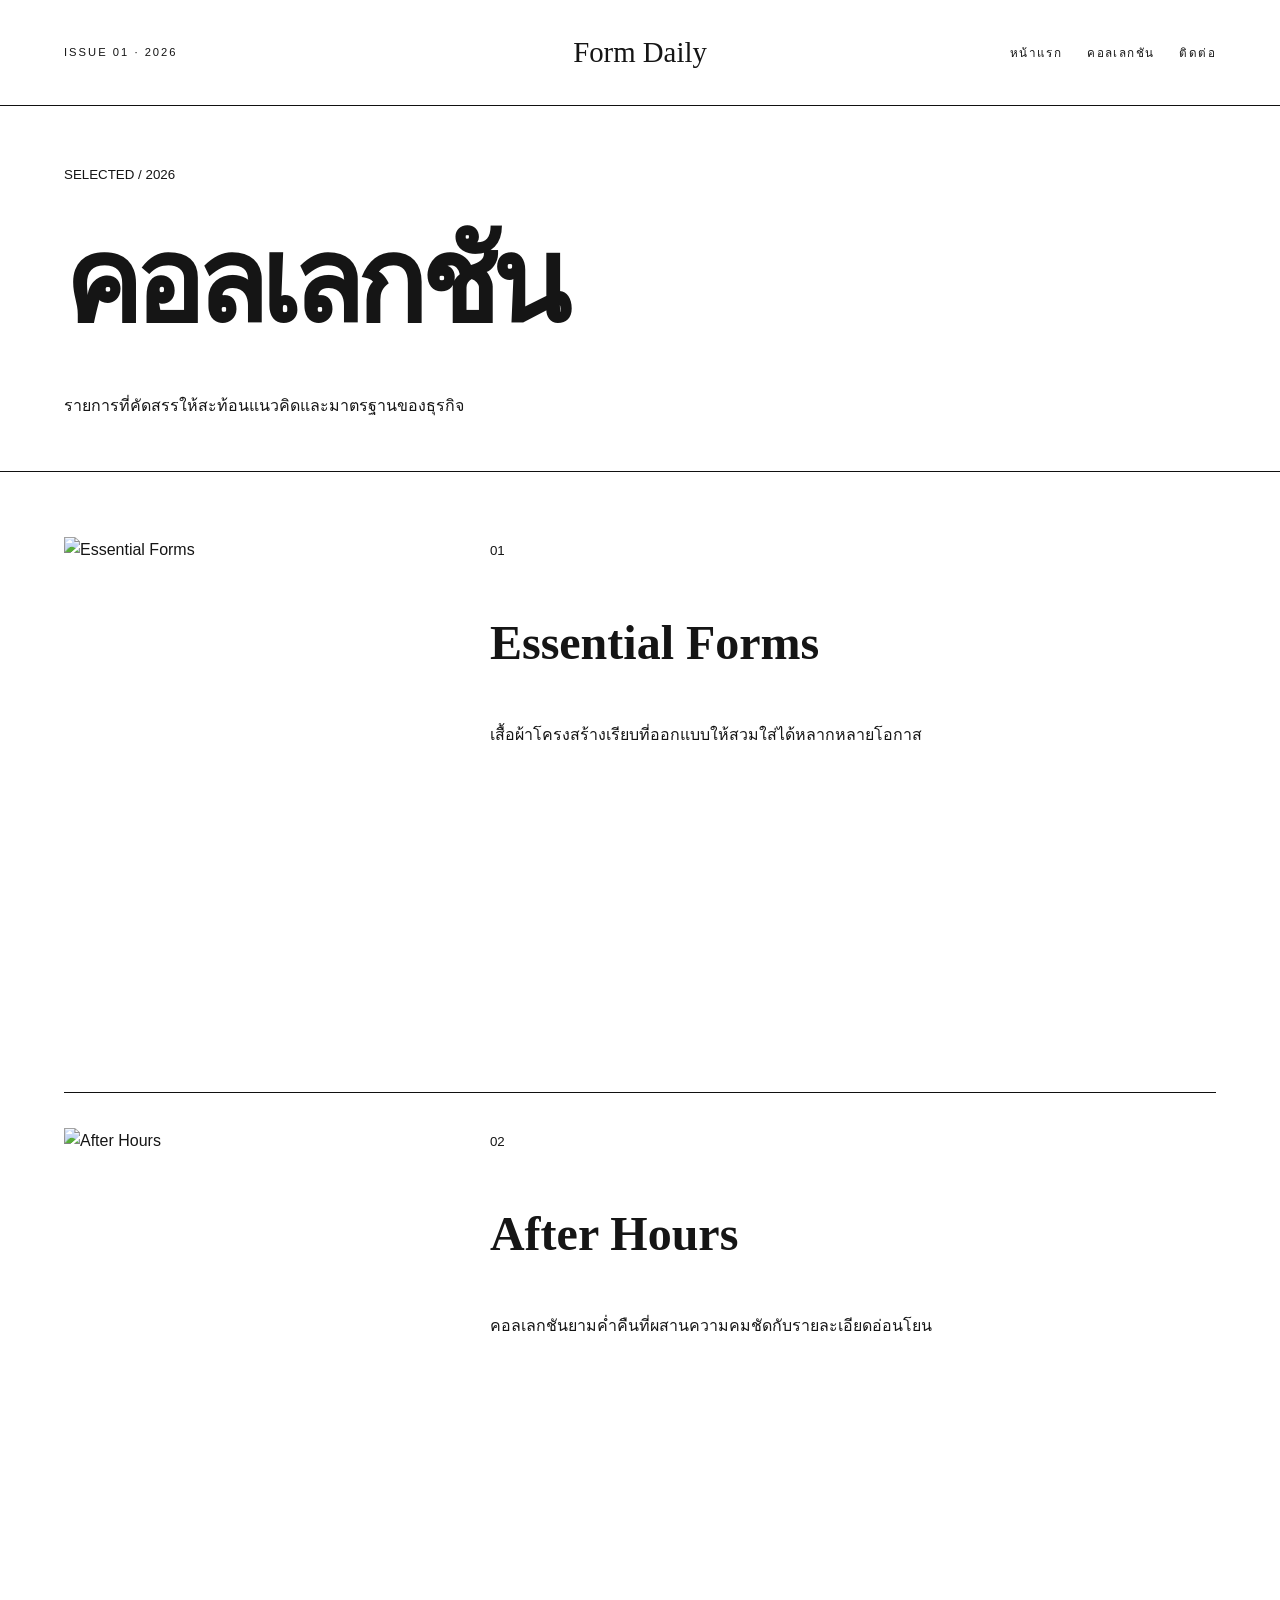
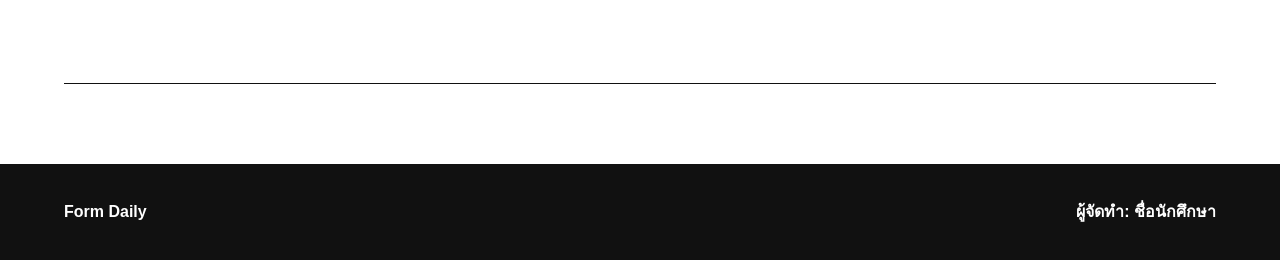
==== collection.html @ bb4ecd22 "Add files via upload" ====
<!doctype html><html lang="th"><head><meta charset="utf-8"><meta name="viewport" content="width=device-width,initial-scale=1"><title>คอลเลกชัน | Form Daily</title><link rel="stylesheet" href="assets/style.css"></head><body class="magazine"><header class="header"><nav class="nav container"><span class="issue">ISSUE 01 · 2026</span><a class="brand" href="front.html">Form Daily</a><div class="links"><a href="front.html">หน้าแรก</a><a href="lookbook.html">คอลเลกชัน</a><a href="hello.html">ติดต่อ</a></div></nav></header><main><section class="page-head"><div class="container"><small>SELECTED / 2026</small><h1>คอลเลกชัน</h1><p>รายการที่คัดสรรให้สะท้อนแนวคิดและมาตรฐานของธุรกิจ</p></div></section><section class="listing"><div class="container"><article class="entry"><img src="https://images.unsplash.com/photo-1539109136881-3be0616acf4b?auto=format&fit=crop&w=1200&q=85" alt="Essential Forms"><div><small>01</small><h2>Essential Forms</h2><p>เสื้อผ้าโครงสร้างเรียบที่ออกแบบให้สวมใส่ได้หลากหลายโอกาส</p></div></article><article class="entry"><img src="https://images.unsplash.com/photo-1485968579580-b6d095142e6e?auto=format&fit=crop&w=1200&q=85" alt="After Hours"><div><small>02</small><h2>After Hours</h2><p>คอลเลกชันยามค่ำคืนที่ผสานความคมชัดกับรายละเอียดอ่อนโยน</p></div></article></div></section></main><footer class="footer"><div class="container footer-row"><strong>Form Daily</strong><span class="footer-student">ผู้จัดทำ: ชื่อนักศึกษา</span></div></footer></body></html>
---- assets/style.css ----
*{box-sizing:border-box}html{scroll-behavior:smooth}body{margin:0;font-family:Arial,"Noto Sans Thai",sans-serif;color:#172033;background:#fff;line-height:1.65}a{color:inherit}.container{width:min(1160px,90%);margin:auto}img{display:block;max-width:100%;object-fit:cover}.student{padding:22px;border:1px dashed currentColor}.footer-student{font-weight:700}body{color:#151515}.header{border-bottom:1px solid #111}.nav{height:105px;display:grid;grid-template-columns:1fr auto 1fr;align-items:center}.brand{font-family:Georgia,serif;font-size:1.8rem;text-decoration:none;text-align:center}.issue{font-size:.7rem;letter-spacing:.18em}.links{display:flex;gap:25px;justify-content:flex-end}.links a{text-decoration:none;font-size:.73rem;letter-spacing:.12em;text-transform:uppercase}.hero{padding:34px 0 70px}.hero-grid{display:grid;grid-template-columns:1.35fr .65fr;gap:24px}.hero img{width:100%;height:690px}.hero-copy{display:flex;flex-direction:column;justify-content:space-between;border-block:1px solid #111;padding:25px 0}.hero h1{font-family:Arial,sans-serif;font-size:clamp(3.3rem,7vw,7.2rem);line-height:.84;letter-spacing:-.07em;margin:0}.button{display:block;padding:15px 0;border-top:1px solid #111;text-decoration:none;font-weight:800}.page-head{padding:55px 0 35px;border-bottom:1px solid #111}.page-head h1{font-size:clamp(4rem,9vw,8rem);letter-spacing:-.06em;margin:0}.listing{padding:30px 0 80px}.entry{display:grid;grid-template-columns:.7fr 1.3fr;gap:35px;padding:35px 0;border-bottom:1px solid #111}.entry img{width:100%;height:520px}.entry h2{font-family:Georgia,serif;font-size:3rem}.contact{padding:70px 0}.contact-grid{display:grid;grid-template-columns:1.2fr .8fr;gap:70px}.contact h1{font-size:clamp(4rem,8vw,7rem);line-height:.85}.detail{padding:17px 0;border-bottom:1px solid #111}.footer{padding:35px 0;background:#111;color:#fff}.footer-row{display:flex;justify-content:space-between}@media(max-width:800px){body{padding-left:0}.nav{height:auto;min-height:80px;display:flex;align-items:flex-start;flex-direction:column;padding:18px 0}.links{width:100%;flex-direction:row;justify-content:space-between;gap:8px}.hero-grid,.hero,.bento,.entry,.entry:nth-child(even),.contact-grid{grid-template-columns:1fr}.hero{min-height:auto}.hero-bg{height:680px;position:relative}.fullscreen .hero{margin-top:0}.hero-media,.hero img,.entry img{height:400px}.hero-copy{order:2;padding:45px 5vw}.entry:nth-child(even) img{order:0}.side{position:static;width:100%;height:auto;gap:25px}.side .links{display:flex}.mobile-footer{display:block;padding:25px;background:#15222a;color:#fff}.magazine .nav{display:flex}.bento{grid-template-rows:auto}.hero-copy{grid-row:auto}.footer-row{flex-direction:column;gap:15px}}
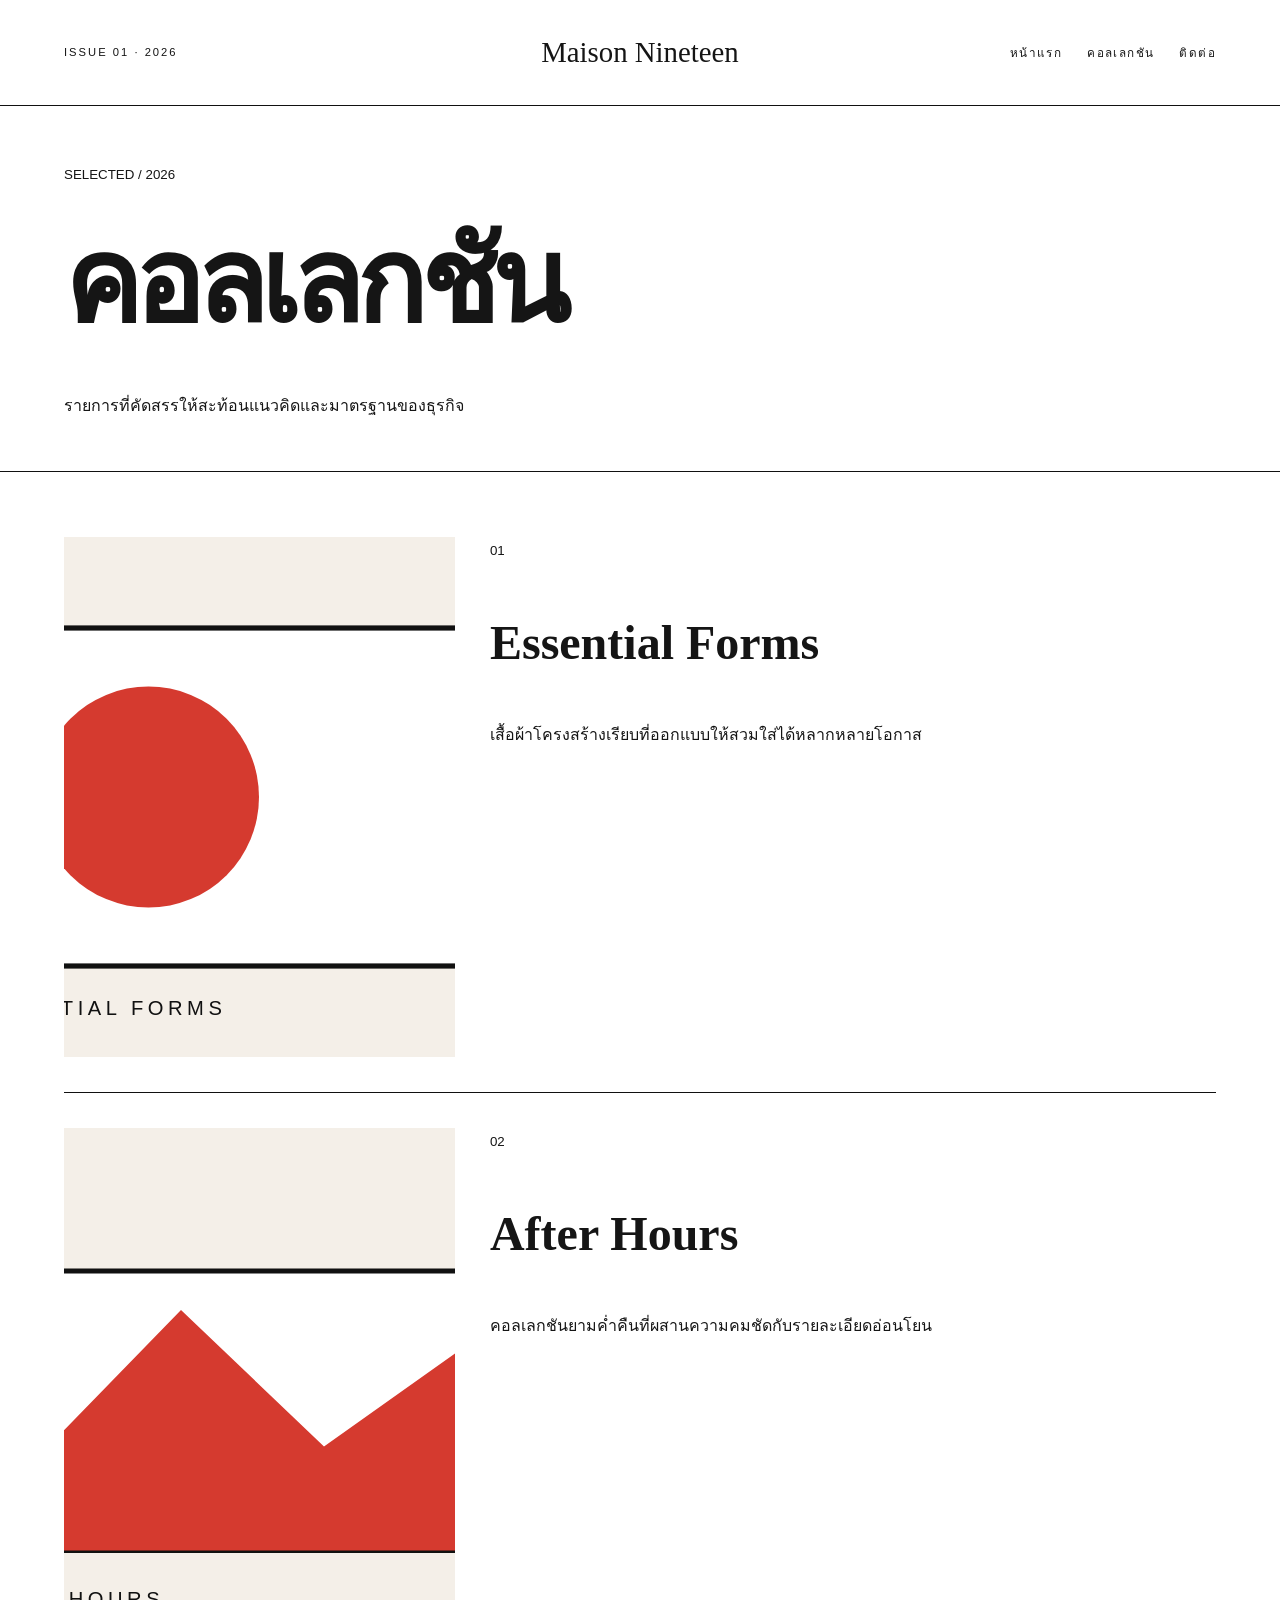
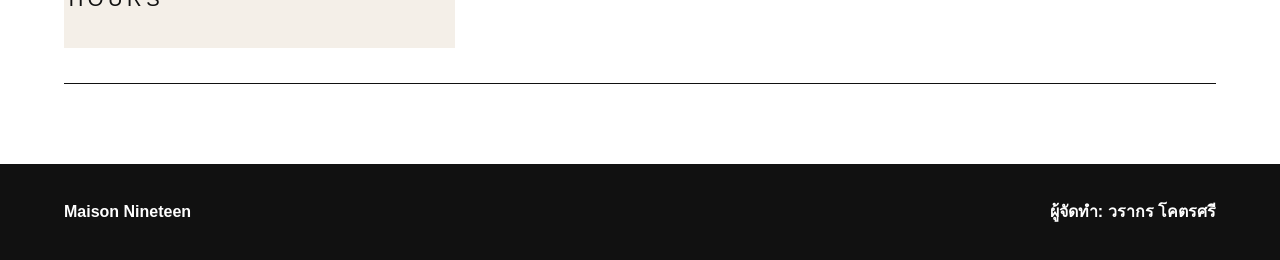
==== commit 6c53a83a: "Update collection.html" ====
--- a/collection.html
+++ b/collection.html
@@ -1 +1 @@
-<!doctype html><html lang="th"><head><meta charset="utf-8"><meta name="viewport" content="width=device-width,initial-scale=1"><title>คอลเลกชัน | Form Daily</title><link rel="stylesheet" href="assets/style.css"></head><body class="magazine"><header class="header"><nav class="nav container"><span class="issue">ISSUE 01 · 2026</span><a class="brand" href="front.html">Form Daily</a><div class="links"><a href="front.html">หน้าแรก</a><a href="lookbook.html">คอลเลกชัน</a><a href="hello.html">ติดต่อ</a></div></nav></header><main><section class="page-head"><div class="container"><small>SELECTED / 2026</small><h1>คอลเลกชัน</h1><p>รายการที่คัดสรรให้สะท้อนแนวคิดและมาตรฐานของธุรกิจ</p></div></section><section class="listing"><div class="container"><article class="entry"><img src="https://images.unsplash.com/photo-1539109136881-3be0616acf4b?auto=format&fit=crop&w=1200&q=85" alt="Essential Forms"><div><small>01</small><h2>Essential Forms</h2><p>เสื้อผ้าโครงสร้างเรียบที่ออกแบบให้สวมใส่ได้หลากหลายโอกาส</p></div></article><article class="entry"><img src="https://images.unsplash.com/photo-1485968579580-b6d095142e6e?auto=format&fit=crop&w=1200&q=85" alt="After Hours"><div><small>02</small><h2>After Hours</h2><p>คอลเลกชันยามค่ำคืนที่ผสานความคมชัดกับรายละเอียดอ่อนโยน</p></div></article></div></section></main><footer class="footer"><div class="container footer-row"><strong>Form Daily</strong><span class="footer-student">ผู้จัดทำ: ชื่อนักศึกษา</span></div></footer></body></html>+<!doctype html><html lang="th"><head><meta charset="utf-8"><meta name="viewport" content="width=device-width,initial-scale=1"><title>คอลเลกชัน | Form Daily</title><link rel="stylesheet" href="assets/style.css"></head><body class="magazine"><header class="header"><nav class="nav container"><span class="issue">ISSUE 01 · 2026</span><a class="brand" href="index.html">Maison Nineteen</a><div class="links"><a href="index.html">หน้าแรก</a><a href="collection.html">คอลเลกชัน</a><a href="contact.html">ติดต่อ</a></div></nav></header><main><section class="page-head"><div class="container"><small>SELECTED / 2026</small><h1>คอลเลกชัน</h1><p>รายการที่คัดสรรให้สะท้อนแนวคิดและมาตรฐานของธุรกิจ</p></div></section><section class="listing"><div class="container"><article class="entry"><img src="images/essential-new.svg" alt="Essential Forms"><div><small>01</small><h2>Essential Forms</h2><p>เสื้อผ้าโครงสร้างเรียบที่ออกแบบให้สวมใส่ได้หลากหลายโอกาส</p></div></article><article class="entry"><img src="images/afterhours-new.svg" alt="After Hours"><div><small>02</small><h2>After Hours</h2><p>คอลเลกชันยามค่ำคืนที่ผสานความคมชัดกับรายละเอียดอ่อนโยน</p></div></article></div></section></main><footer class="footer"><div class="container footer-row"><strong>Maison Nineteen</strong><span class="footer-student">ผู้จัดทำ: วรากร โคตรศรี</span></div></footer></body></html>
